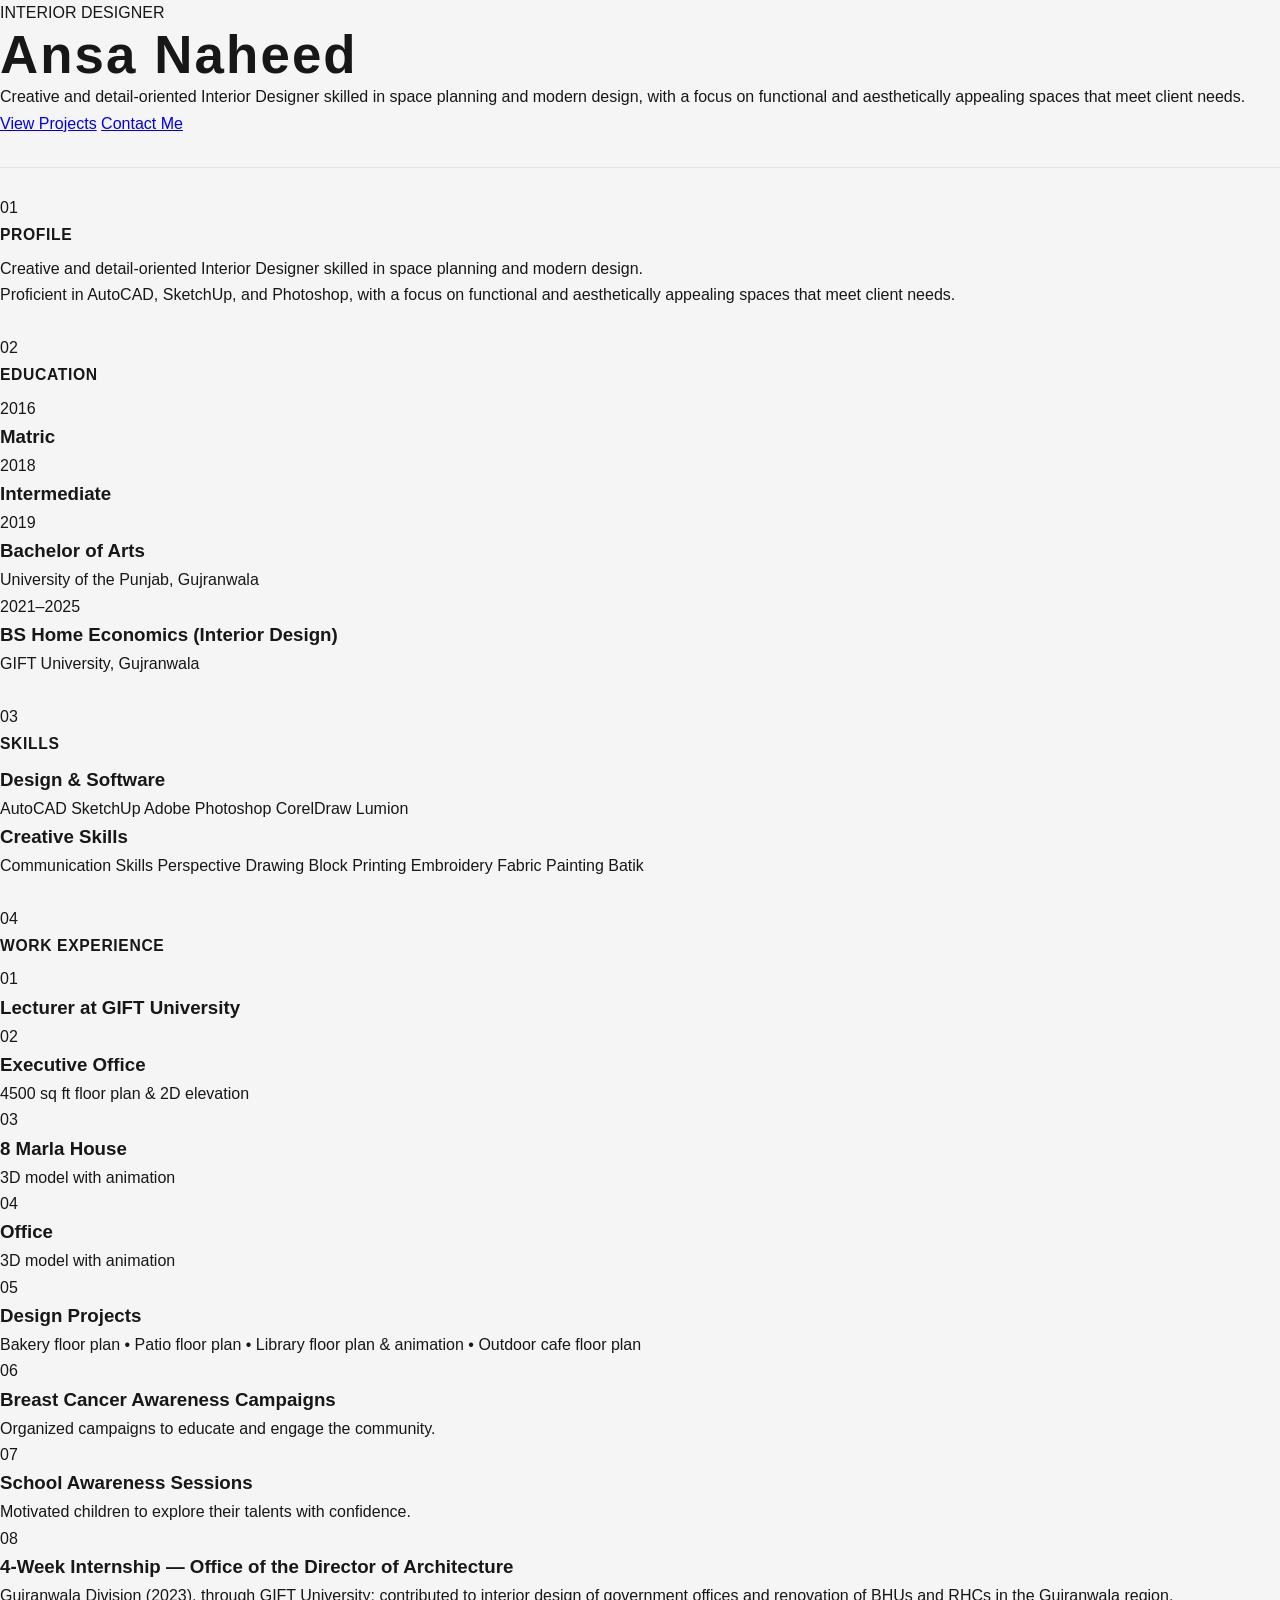
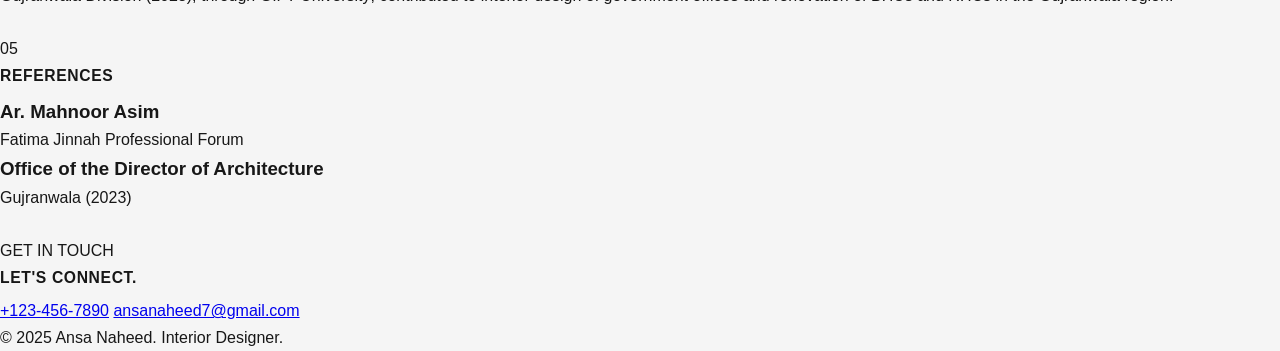
==== index.html @ c26c3ce1 "Add files via upload" ====
<!DOCTYPE html>
<html lang="en">
<head>
  <meta charset="UTF-8">
  <meta name="viewport" content="width=device-width, initial-scale=1.0">
  <meta name="description" content="Ansa Naheed - Interior Designer Portfolio">
  <title>Ansa Naheed | Interior Designer</title>
  <link rel="stylesheet" href="style.css">
</head>
<body>

  <header class="hero">
    <div class="container hero-content">
      <p class="eyebrow">INTERIOR DESIGNER</p>
      <h1>Ansa Naheed</h1>
      <p class="intro">
        Creative and detail-oriented Interior Designer skilled in space planning
        and modern design, with a focus on functional and aesthetically appealing
        spaces that meet client needs.
      </p>
      <div class="hero-buttons">
        <a href="#projects" class="btn primary">View Projects</a>
        <a href="#contact" class="btn secondary">Contact Me</a>
      </div>
    </div>
  </header>

  <main>
    <section class="section" id="profile">
      <div class="container">
        <div class="section-heading">
          <span>01</span>
          <h2>Profile</h2>
        </div>
        <div class="profile-card">
          <p>Creative and detail-oriented Interior Designer skilled in space planning and modern design.</p>
          <p>Proficient in AutoCAD, SketchUp, and Photoshop, with a focus on functional and aesthetically appealing spaces that meet client needs.</p>
        </div>
      </div>
    </section>

    <section class="section light" id="education">
      <div class="container">
        <div class="section-heading">
          <span>02</span>
          <h2>Education</h2>
        </div>
        <div class="timeline">
          <article class="timeline-item">
            <div class="year">2016</div>
            <div>
              <h3>Matric</h3>
            </div>
          </article>
          <article class="timeline-item">
            <div class="year">2018</div>
            <div>
              <h3>Intermediate</h3>
            </div>
          </article>
          <article class="timeline-item">
            <div class="year">2019</div>
            <div>
              <h3>Bachelor of Arts</h3>
              <p>University of the Punjab, Gujranwala</p>
            </div>
          </article>
          <article class="timeline-item">
            <div class="year">2021–2025</div>
            <div>
              <h3>BS Home Economics (Interior Design)</h3>
              <p>GIFT University, Gujranwala</p>
            </div>
          </article>
        </div>
      </div>
    </section>

    <section class="section" id="skills">
      <div class="container">
        <div class="section-heading">
          <span>03</span>
          <h2>Skills</h2>
        </div>
        <div class="skills-grid">
          <div class="skill-group">
            <h3>Design & Software</h3>
            <div class="tags">
              <span>AutoCAD</span>
              <span>SketchUp</span>
              <span>Adobe Photoshop</span>
              <span>CorelDraw</span>
              <span>Lumion</span>
            </div>
          </div>
          <div class="skill-group">
            <h3>Creative Skills</h3>
            <div class="tags">
              <span>Communication Skills</span>
              <span>Perspective Drawing</span>
              <span>Block Printing</span>
              <span>Embroidery</span>
              <span>Fabric Painting</span>
              <span>Batik</span>
            </div>
          </div>
        </div>
      </div>
    </section>

    <section class="section dark" id="experience">
      <div class="container">
        <div class="section-heading light-heading">
          <span>04</span>
          <h2>Work Experience</h2>
        </div>

        <div class="experience-list">
          <article class="experience-card">
            <div class="experience-number">01</div>
            <div>
              <h3>Lecturer at GIFT University</h3>
            </div>
          </article>

          <article class="experience-card">
            <div class="experience-number">02</div>
            <div>
              <h3>Executive Office</h3>
              <p>4500 sq ft floor plan &amp; 2D elevation</p>
            </div>
          </article>

          <article class="experience-card">
            <div class="experience-number">03</div>
            <div>
              <h3>8 Marla House</h3>
              <p>3D model with animation</p>
            </div>
          </article>

          <article class="experience-card">
            <div class="experience-number">04</div>
            <div>
              <h3>Office</h3>
              <p>3D model with animation</p>
            </div>
          </article>

          <article class="experience-card">
            <div class="experience-number">05</div>
            <div>
              <h3>Design Projects</h3>
              <p>Bakery floor plan • Patio floor plan • Library floor plan &amp; animation • Outdoor cafe floor plan</p>
            </div>
          </article>

          <article class="experience-card">
            <div class="experience-number">06</div>
            <div>
              <h3>Breast Cancer Awareness Campaigns</h3>
              <p>Organized campaigns to educate and engage the community.</p>
            </div>
          </article>

          <article class="experience-card">
            <div class="experience-number">07</div>
            <div>
              <h3>School Awareness Sessions</h3>
              <p>Motivated children to explore their talents with confidence.</p>
            </div>
          </article>

          <article class="experience-card">
            <div class="experience-number">08</div>
            <div>
              <h3>4-Week Internship — Office of the Director of Architecture</h3>
              <p>Gujranwala Division (2023), through GIFT University; contributed to interior design of government offices and renovation of BHUs and RHCs in the Gujranwala region.</p>
            </div>
          </article>
        </div>
      </div>
    </section>

    <section class="section" id="references">
      <div class="container">
        <div class="section-heading">
          <span>05</span>
          <h2>References</h2>
        </div>
        <div class="reference-grid">
          <div class="reference-card">
            <h3>Ar. Mahnoor Asim</h3>
            <p>Fatima Jinnah Professional Forum</p>
          </div>
          <div class="reference-card">
            <h3>Office of the Director of Architecture</h3>
            <p>Gujranwala (2023)</p>
          </div>
        </div>
      </div>
    </section>

    <section class="contact-section" id="contact">
      <div class="container contact-content">
        <div>
          <p class="eyebrow">GET IN TOUCH</p>
          <h2>Let's connect.</h2>
        </div>
        <div class="contact-details">
          <a href="tel:+1234567890">+123-456-7890</a>
          <a href="mailto:ansanaheed7@gmail.com">ansanaheed7@gmail.com</a>
        </div>
      </div>
    </section>
  </main>

  <footer>
    <div class="container">
      <p>© 2025 Ansa Naheed. Interior Designer.</p>
    </div>
  </footer>

</body>
</html>
---- style.css ----
/* Ansa Naheed - GitHub CV Website */

:root {
  --text: #171717;
  --muted: #666;
  --border: #e5e5e5;
  --accent: #111;
  --background: #f5f5f5;
  --paper: #ffffff;
}

* {
  box-sizing: border-box;
  margin: 0;
  padding: 0;
}

html {
  scroll-behavior: smooth;
}

body {
  font-family: Arial, Helvetica, sans-serif;
  background: var(--background);
  color: var(--text);
  line-height: 1.65;
}

.cv {
  width: min(100% - 32px, 900px);
  margin: 40px auto;
  padding: 60px 70px;
  background: var(--paper);
  box-shadow: 0 8px 35px rgba(0, 0, 0, 0.08);
}

.hero {
  display: flex;
  justify-content: space-between;
  align-items: flex-start;
  gap: 30px;
  padding-bottom: 30px;
  border-bottom: 1px solid var(--border);
}

h1 {
  font-size: clamp(2rem, 5vw, 3.3rem);
  letter-spacing: 0.04em;
  line-height: 1.1;
  font-weight: 800;
}

.role {
  margin-top: 8px;
  color: var(--muted);
  font-size: 1.05rem;
}

.download {
  display: inline-block;
  padding: 10px 16px;
  border: 1px solid var(--accent);
  color: var(--accent);
  text-decoration: none;
  font-size: 0.9rem;
  white-space: nowrap;
  transition: 0.2s ease;
}

.download:hover {
  background: var(--accent);
  color: white;
}

section {
  padding-top: 27px;
}

h2 {
  margin-bottom: 8px;
  text-transform: uppercase;
  font-size: 0.98rem;
  letter-spacing: 0.04em;
  font-weight: 800;
}

ul {
  padding-left: 18px;
}

li {
  margin: 4px 0;
  font-size: 0.95rem;
}

.contact {
  padding-bottom: 10px;
}

/* Mobile */
@media (max-width: 650px) {
  .cv {
    width: 100%;
    margin: 0;
    padding: 35px 25px;
    box-shadow: none;
  }

  .hero {
    flex-direction: column;
    gap: 18px;
  }

  .download {
    width: 100%;
    text-align: center;
  }

  li {
    font-size: 0.92rem;
  }
}

/* Print-friendly styling */
@media print {
  body {
    background: white;
  }

  .cv {
    width: 100%;
    margin: 0;
    padding: 25px;
    box-shadow: none;
  }

  .download {
    display: none;
  }
}
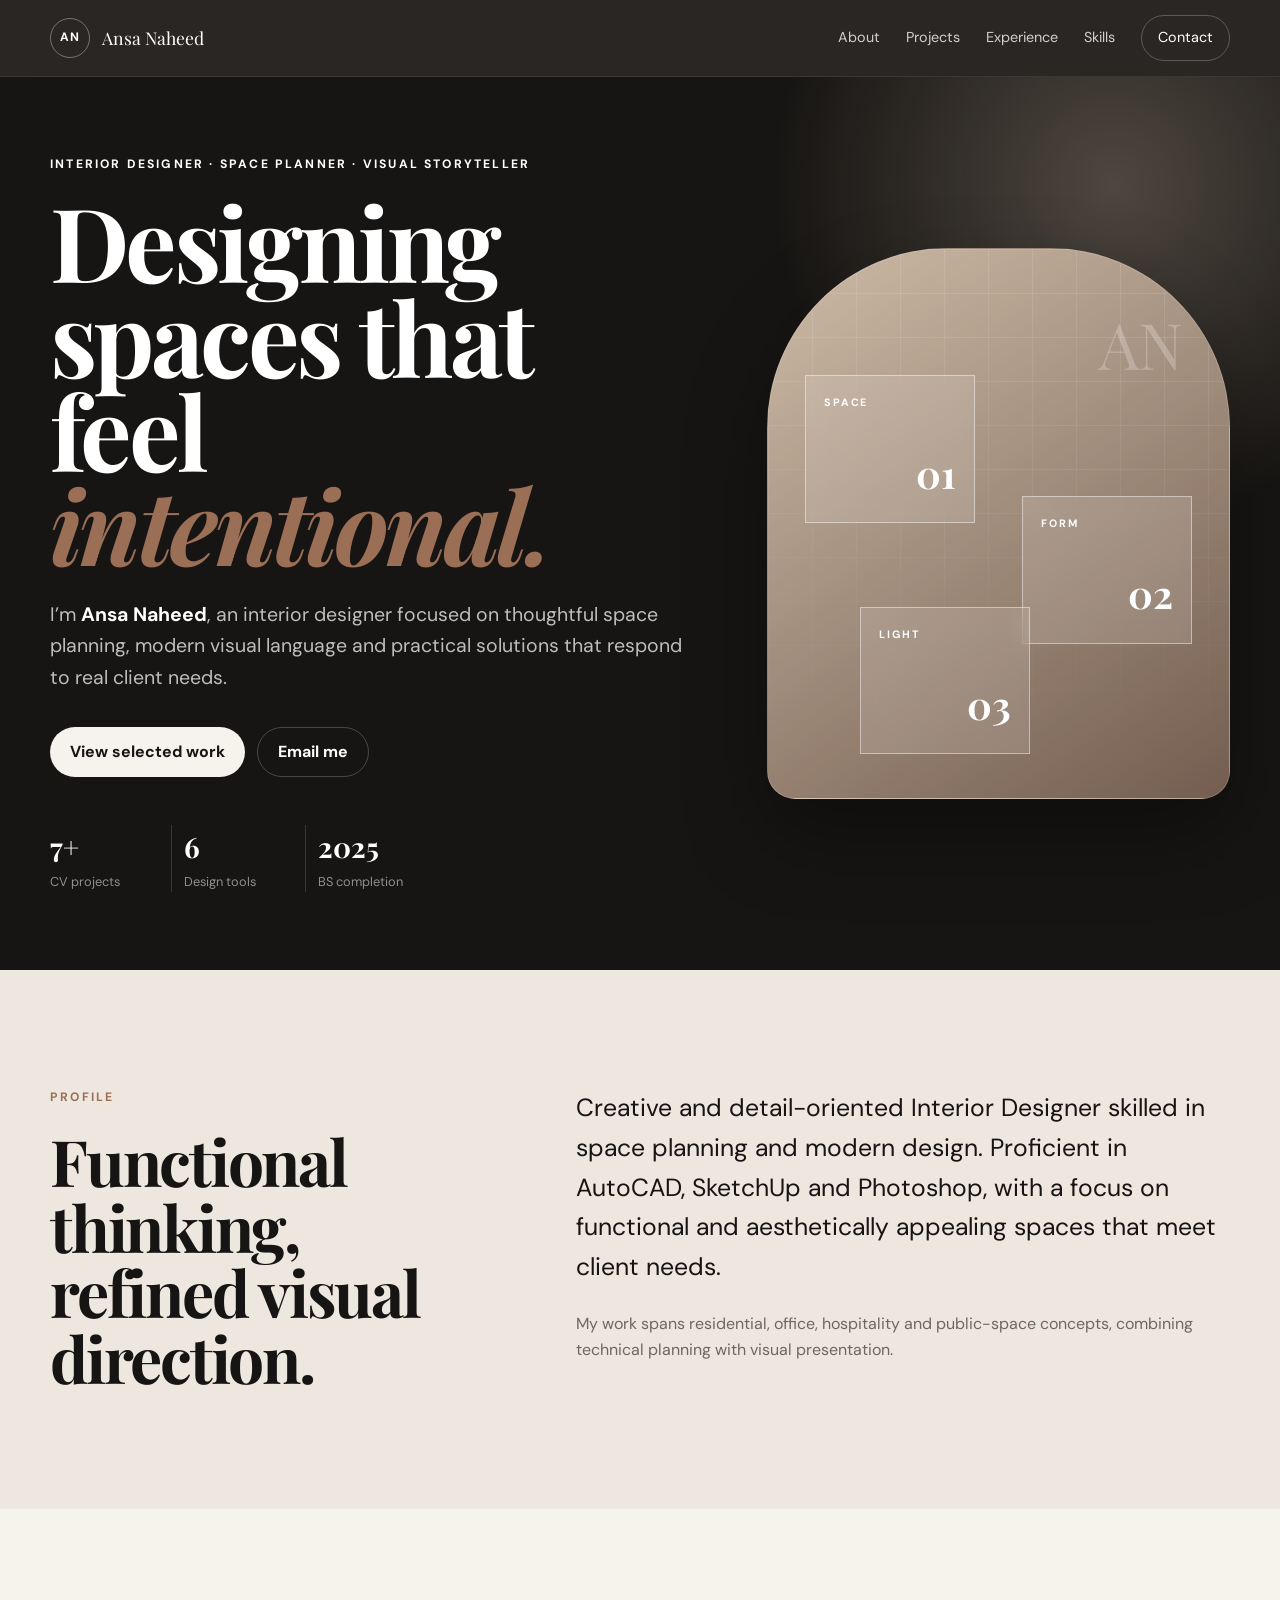
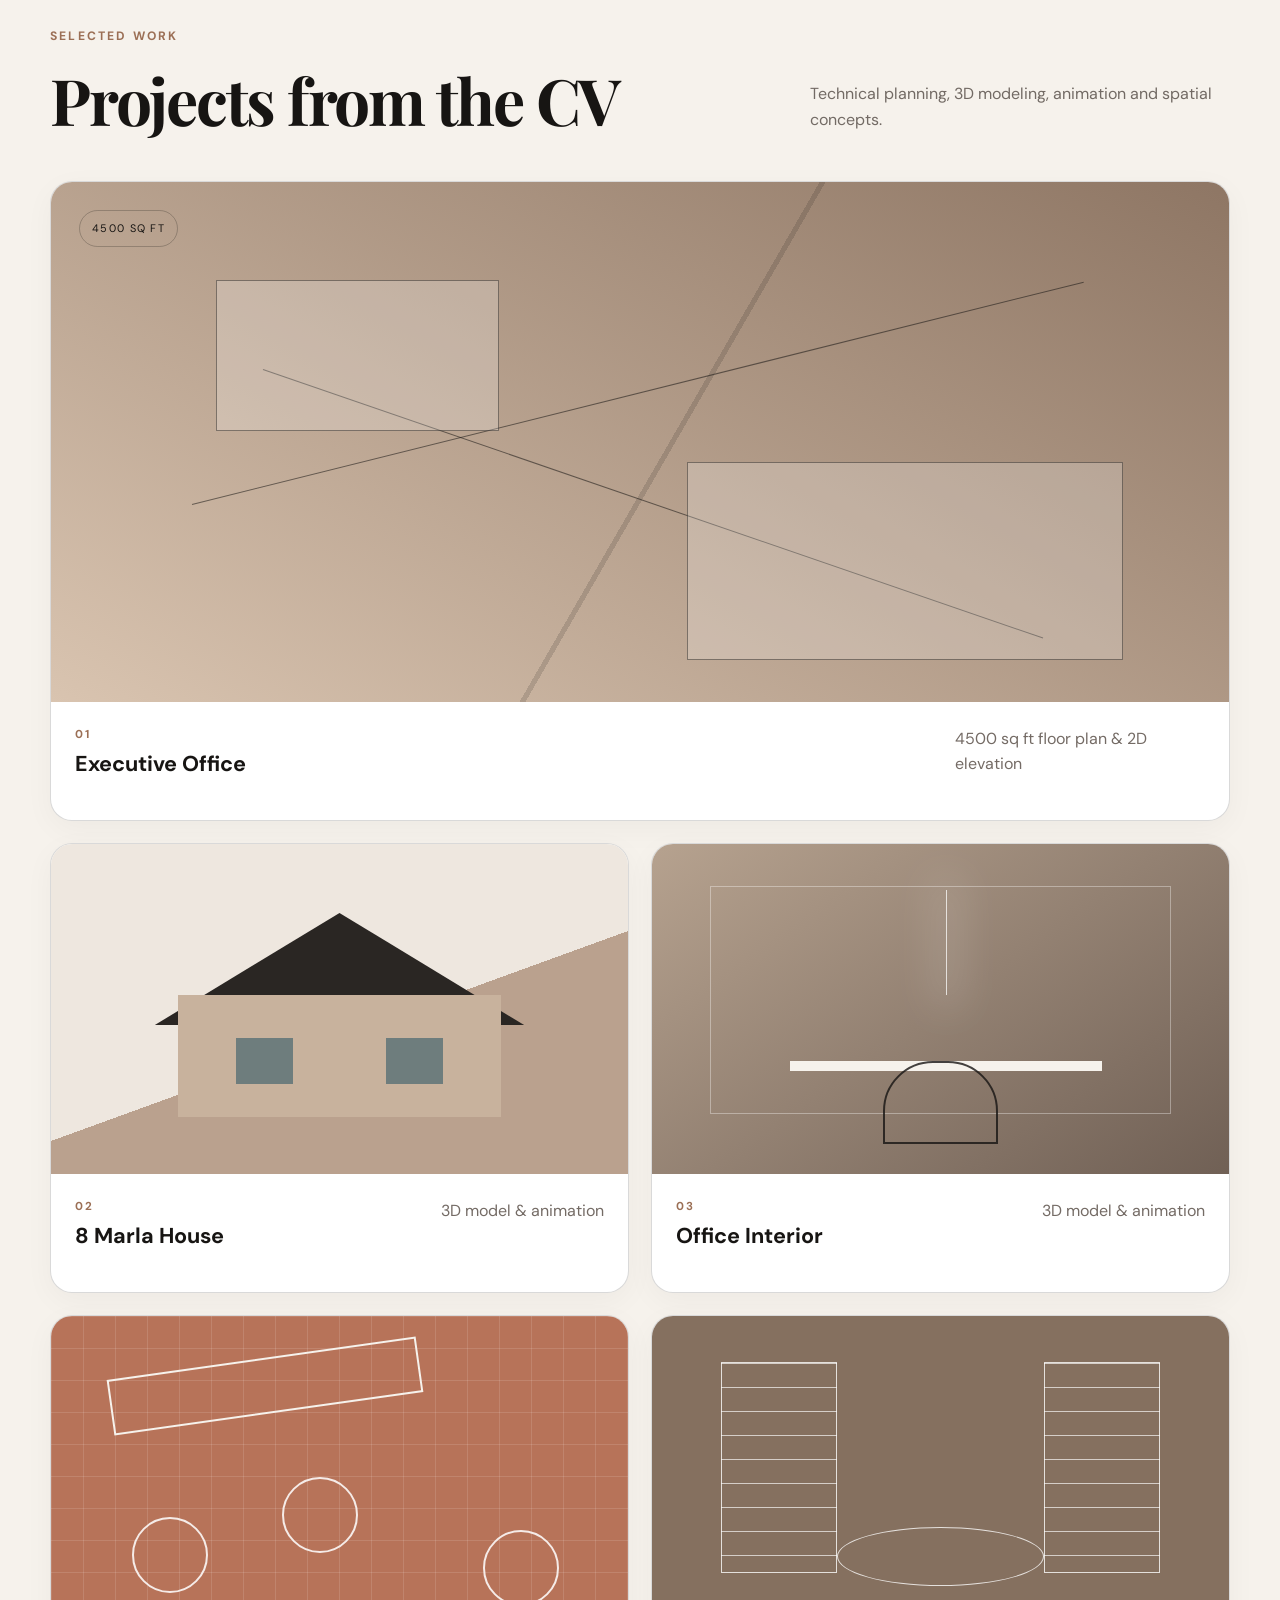
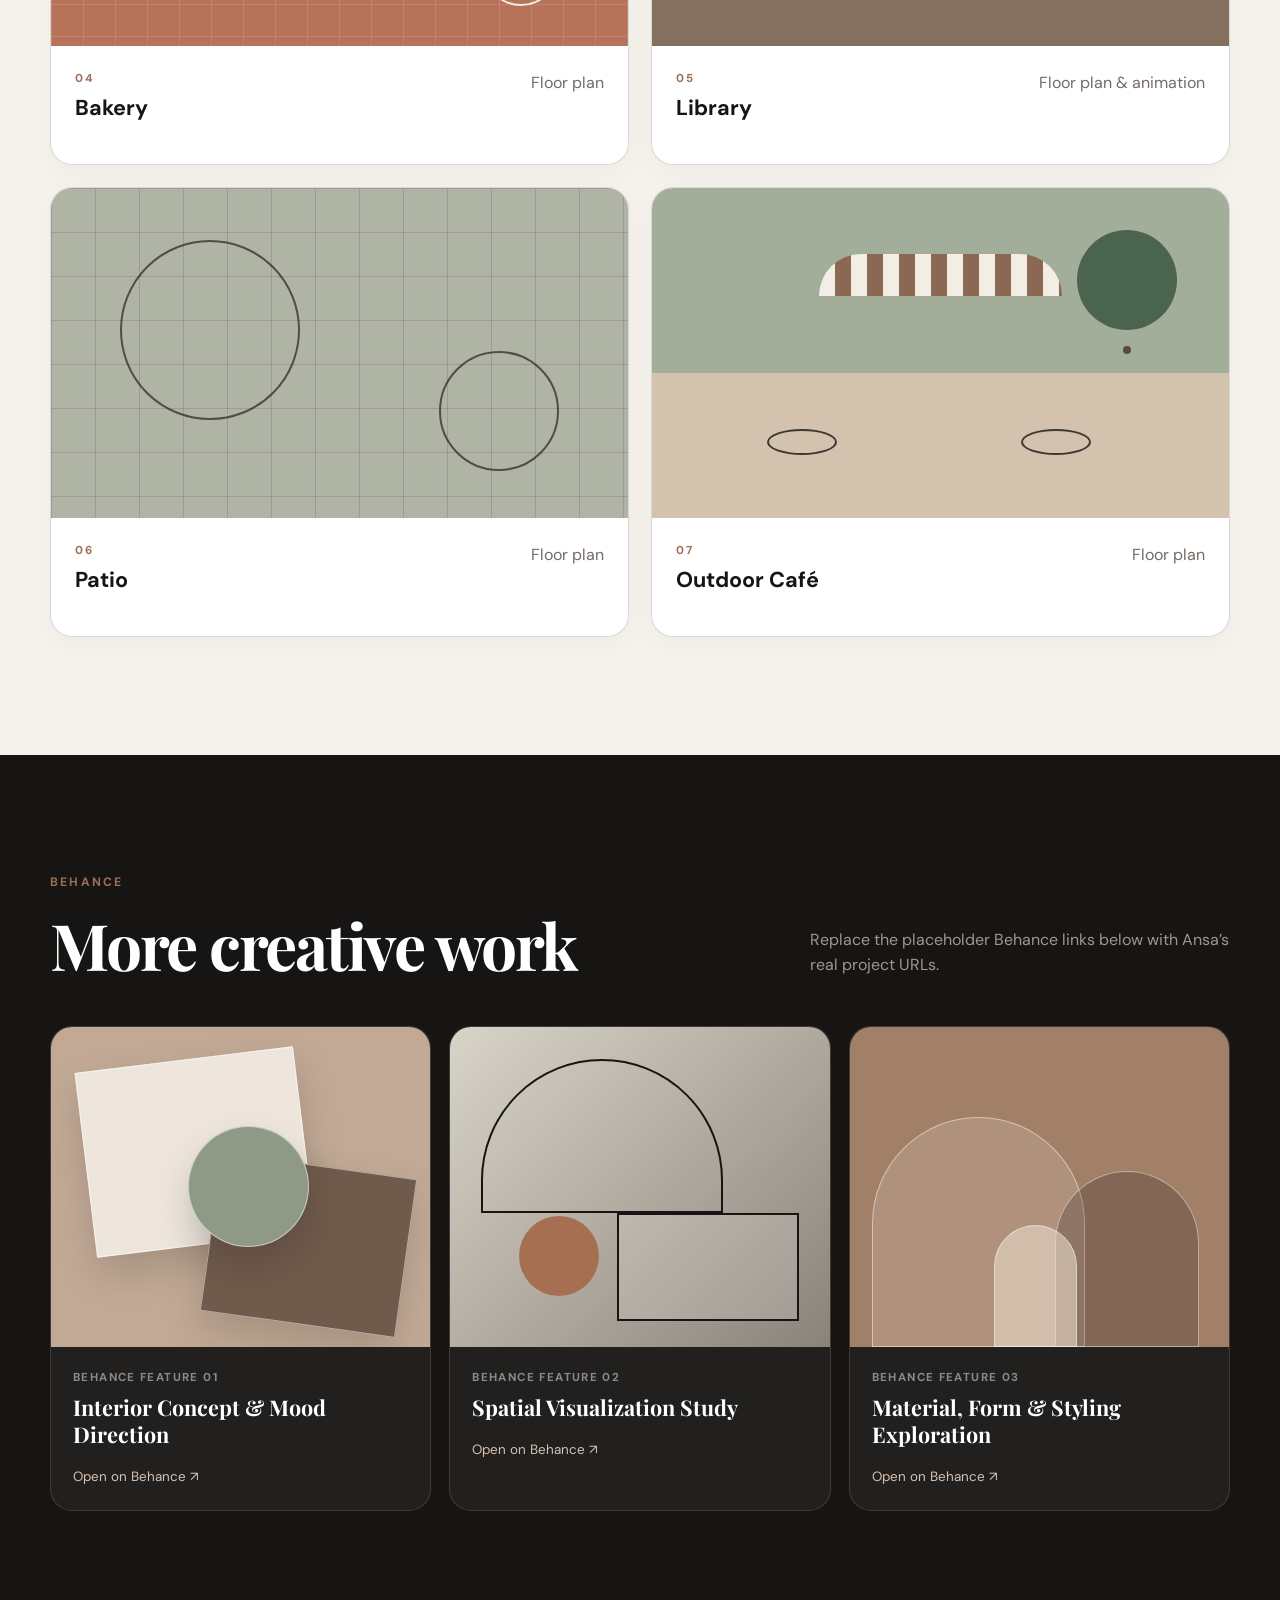
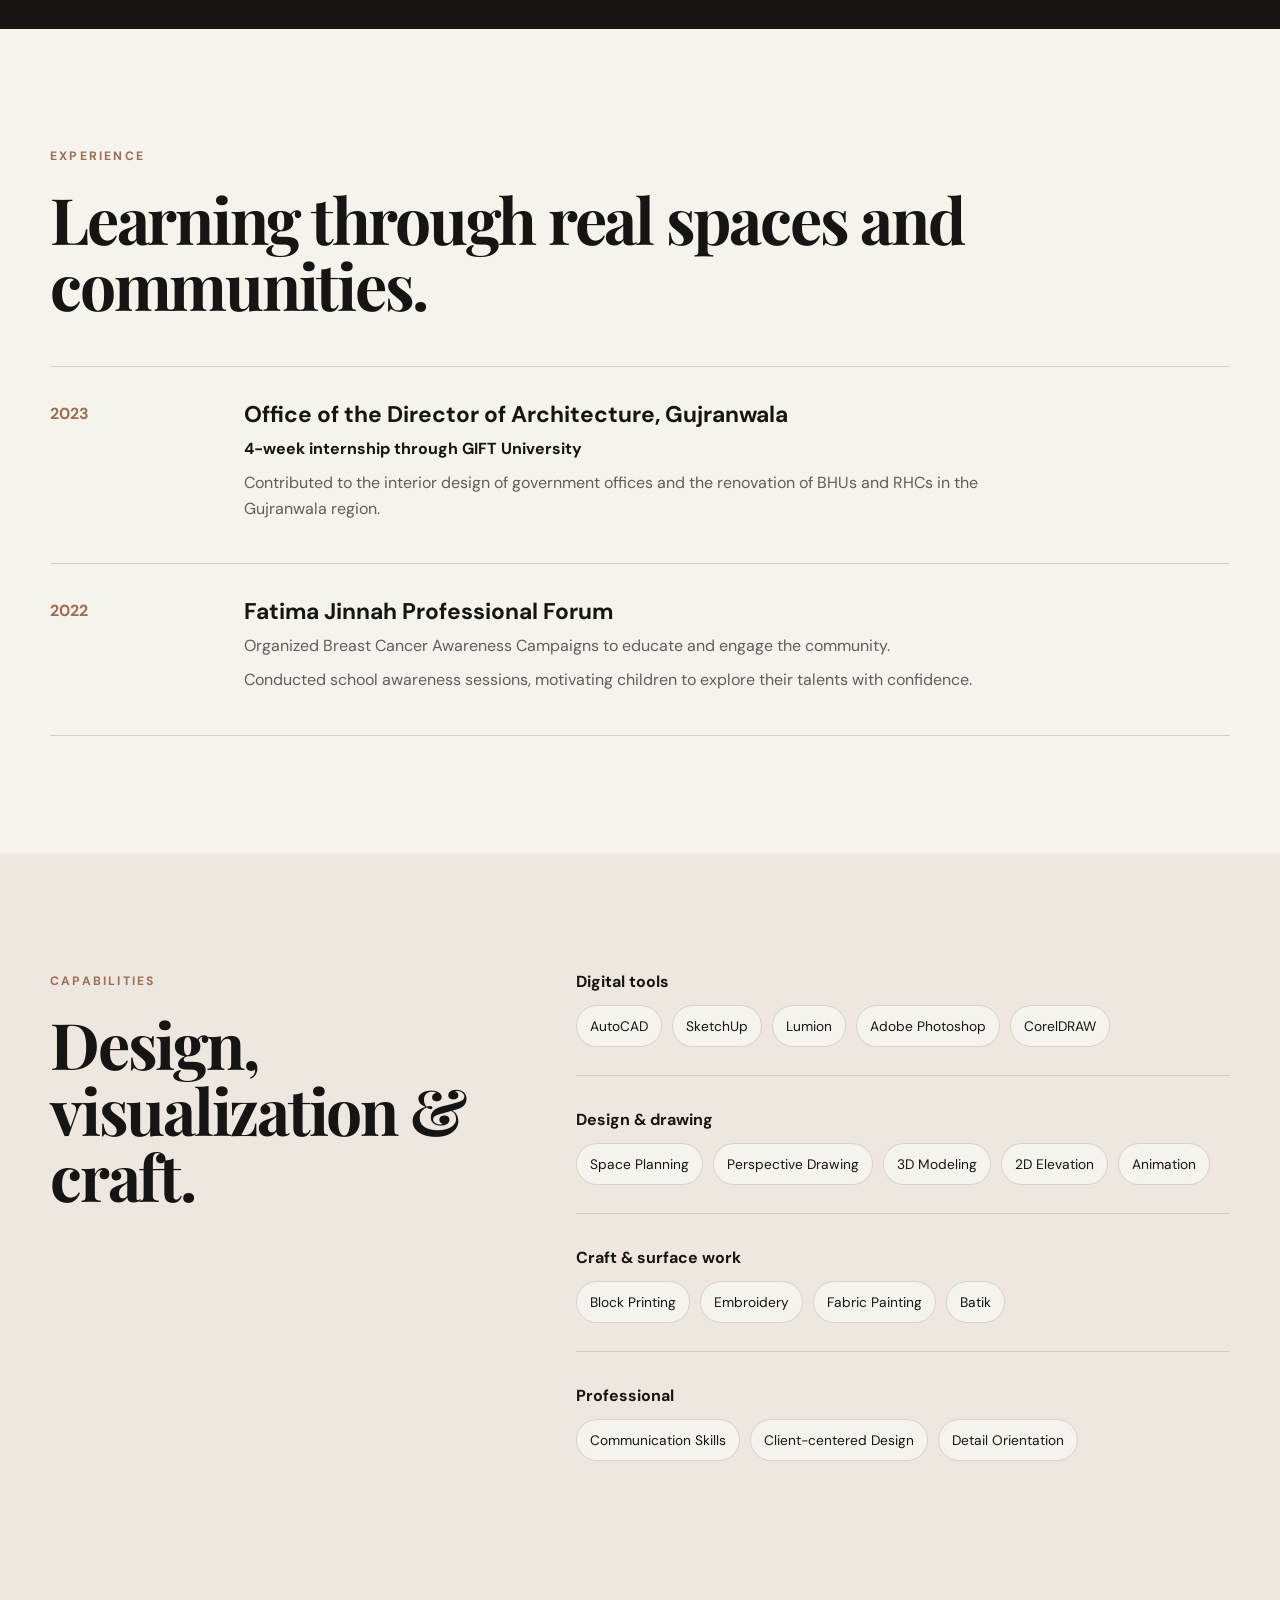
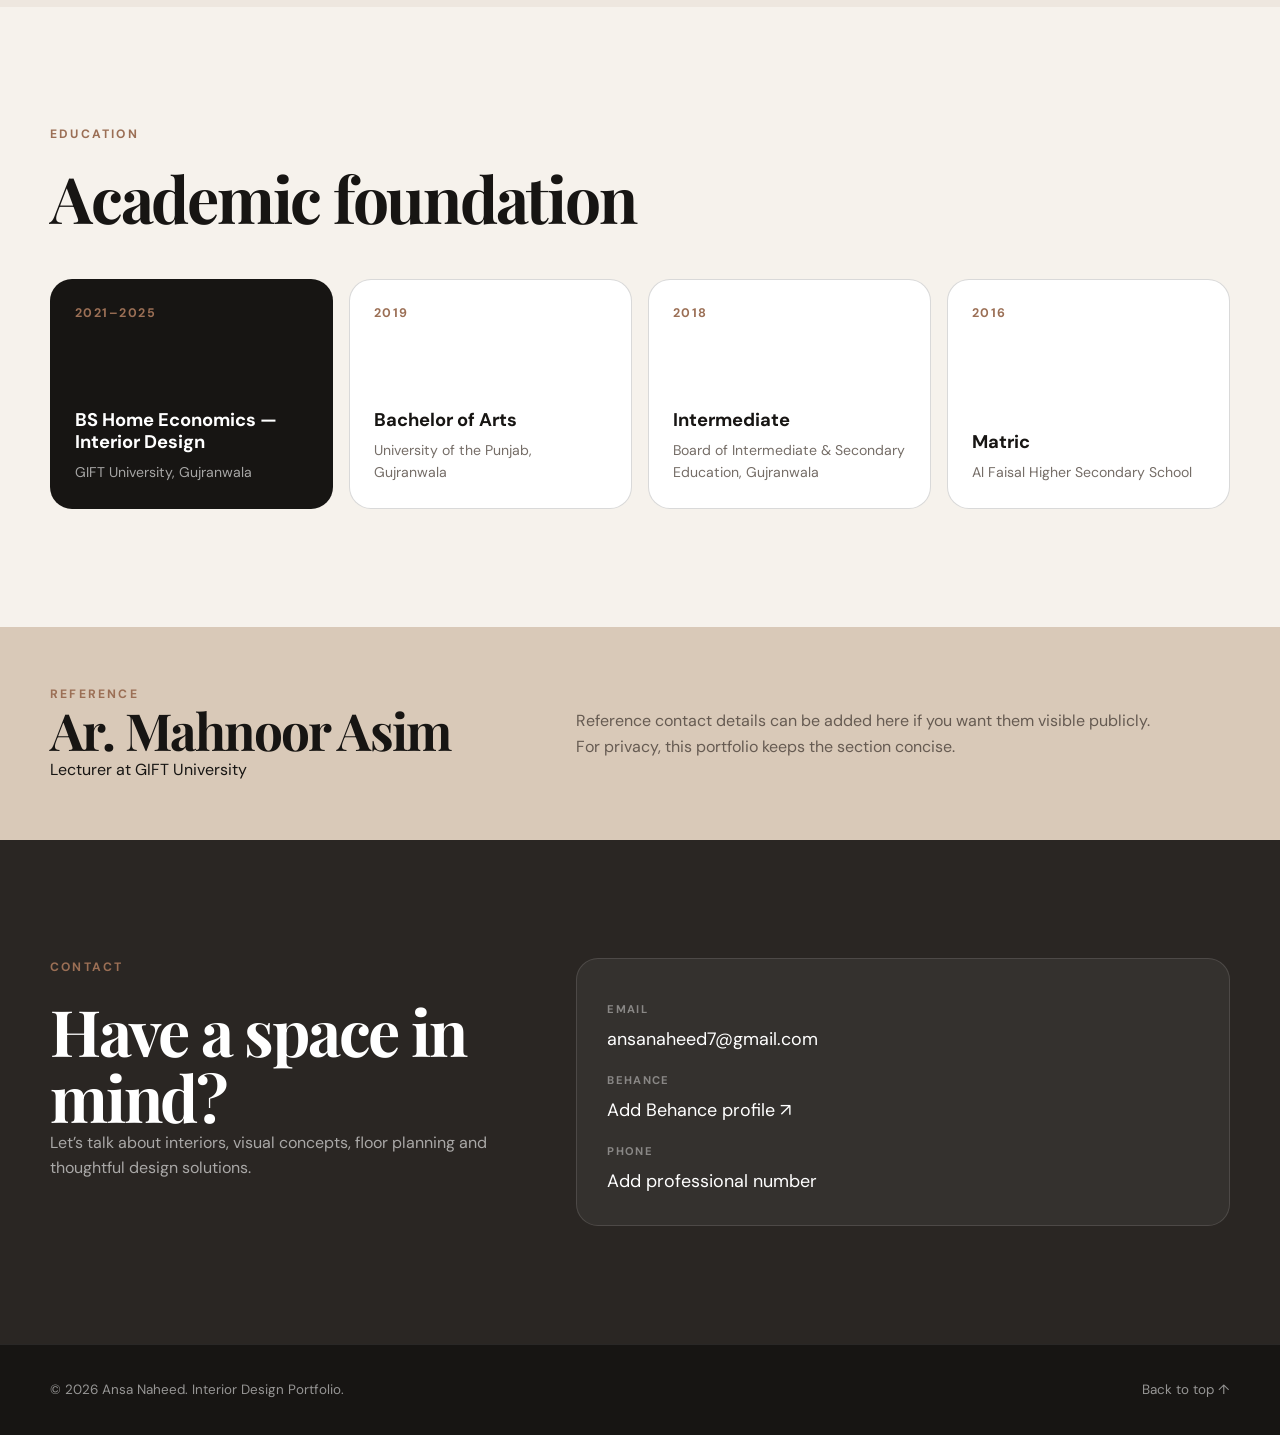
==== commit 8a6ff0ad: "Add files via upload" ====
--- a/index.html
+++ b/index.html
@@ -1,225 +1,488 @@
 <!DOCTYPE html>
 <html lang="en">
 <head>
-  <meta charset="UTF-8">
-  <meta name="viewport" content="width=device-width, initial-scale=1.0">
-  <meta name="description" content="Ansa Naheed - Interior Designer Portfolio">
+  <meta charset="UTF-8" />
+  <meta name="viewport" content="width=device-width, initial-scale=1.0" />
+  <meta name="description" content="Portfolio of Ansa Naheed — Interior Designer focused on functional, modern and visually refined spaces." />
   <title>Ansa Naheed | Interior Designer</title>
-  <link rel="stylesheet" href="style.css">
+
+  <!-- Optional Google Fonts. Remove these 3 lines if you prefer fully offline/system fonts. -->
+  <link rel="preconnect" href="https://fonts.googleapis.com">
+  <link rel="preconnect" href="https://fonts.gstatic.com" crossorigin>
+  <link href="https://fonts.googleapis.com/css2?family=DM+Sans:wght@400;500;600;700&family=Playfair+Display:wght@600;700&display=swap" rel="stylesheet">
+
+  <link rel="stylesheet" href="style.css" />
 </head>
+
 <body>
-
-  <header class="hero">
-    <div class="container hero-content">
-      <p class="eyebrow">INTERIOR DESIGNER</p>
-      <h1>Ansa Naheed</h1>
-      <p class="intro">
-        Creative and detail-oriented Interior Designer skilled in space planning
-        and modern design, with a focus on functional and aesthetically appealing
-        spaces that meet client needs.
-      </p>
-      <div class="hero-buttons">
-        <a href="#projects" class="btn primary">View Projects</a>
-        <a href="#contact" class="btn secondary">Contact Me</a>
-      </div>
+  <header class="site-header">
+    <div class="container nav-wrap">
+      <a class="brand" href="#home" aria-label="Ansa Naheed home">
+        <span class="brand-mark">AN</span>
+        <span class="brand-name">Ansa Naheed</span>
+      </a>
+
+      <nav class="main-nav" aria-label="Primary navigation">
+        <a href="#about">About</a>
+        <a href="#projects">Projects</a>
+        <a href="#experience">Experience</a>
+        <a href="#skills">Skills</a>
+        <a href="#contact" class="nav-cta">Contact</a>
+      </nav>
     </div>
   </header>
 
   <main>
-    <section class="section" id="profile">
+    <!-- HERO -->
+    <section id="home" class="hero">
+      <div class="container hero-grid">
+        <div class="hero-copy">
+          <p class="eyebrow">Interior Designer · Space Planner · Visual Storyteller</p>
+
+          <h1>
+            Designing spaces that feel
+            <span>intentional.</span>
+          </h1>
+
+          <p class="hero-text">
+            I’m <strong>Ansa Naheed</strong>, an interior designer focused on
+            thoughtful space planning, modern visual language and practical
+            solutions that respond to real client needs.
+          </p>
+
+          <div class="hero-actions">
+            <a class="button button-primary" href="#projects">View selected work</a>
+            <a class="button button-secondary" href="mailto:ansanaheed7@gmail.com">Email me</a>
+          </div>
+
+          <div class="quick-facts" aria-label="Portfolio highlights">
+            <div>
+              <strong>7+</strong>
+              <span>CV projects</span>
+            </div>
+            <div>
+              <strong>6</strong>
+              <span>Design tools</span>
+            </div>
+            <div>
+              <strong>2025</strong>
+              <span>BS completion</span>
+            </div>
+          </div>
+        </div>
+
+        <div class="hero-visual" aria-label="Decorative interior design composition">
+          <div class="visual-frame">
+            <div class="visual-grid"></div>
+            <div class="visual-card visual-card-a">
+              <span>SPACE</span>
+              <strong>01</strong>
+            </div>
+            <div class="visual-card visual-card-b">
+              <span>FORM</span>
+              <strong>02</strong>
+            </div>
+            <div class="visual-card visual-card-c">
+              <span>LIGHT</span>
+              <strong>03</strong>
+            </div>
+            <div class="visual-signature">AN</div>
+          </div>
+        </div>
+      </div>
+    </section>
+
+    <!-- ABOUT -->
+    <section id="about" class="section section-light">
+      <div class="container split-grid">
+        <div>
+          <p class="section-kicker">Profile</p>
+          <h2>Functional thinking, refined visual direction.</h2>
+        </div>
+
+        <div class="large-copy">
+          <p>
+            Creative and detail-oriented Interior Designer skilled in space
+            planning and modern design. Proficient in AutoCAD, SketchUp and
+            Photoshop, with a focus on functional and aesthetically appealing
+            spaces that meet client needs.
+          </p>
+          <p class="muted">
+            My work spans residential, office, hospitality and public-space
+            concepts, combining technical planning with visual presentation.
+          </p>
+        </div>
+      </div>
+    </section>
+
+    <!-- PROJECTS -->
+    <section id="projects" class="section">
       <div class="container">
         <div class="section-heading">
-          <span>01</span>
-          <h2>Profile</h2>
-        </div>
-        <div class="profile-card">
-          <p>Creative and detail-oriented Interior Designer skilled in space planning and modern design.</p>
-          <p>Proficient in AutoCAD, SketchUp, and Photoshop, with a focus on functional and aesthetically appealing spaces that meet client needs.</p>
-        </div>
-      </div>
-    </section>
-
-    <section class="section light" id="education">
+          <div>
+            <p class="section-kicker">Selected Work</p>
+            <h2>Projects from the CV</h2>
+          </div>
+          <p class="section-note">
+            Technical planning, 3D modeling, animation and spatial concepts.
+          </p>
+        </div>
+
+        <div class="project-grid">
+          <article class="project-card project-large">
+            <div class="project-art art-office">
+              <span class="art-label">4500 SQ FT</span>
+              <span class="art-line art-line-1"></span>
+              <span class="art-line art-line-2"></span>
+              <span class="art-block art-block-1"></span>
+              <span class="art-block art-block-2"></span>
+            </div>
+            <div class="project-meta">
+              <div>
+                <p class="project-number">01</p>
+                <h3>Executive Office</h3>
+              </div>
+              <p>4500 sq ft floor plan &amp; 2D elevation</p>
+            </div>
+          </article>
+
+          <article class="project-card">
+            <div class="project-art art-house">
+              <span class="house-roof"></span>
+              <span class="house-body"></span>
+              <span class="house-window house-window-a"></span>
+              <span class="house-window house-window-b"></span>
+            </div>
+            <div class="project-meta">
+              <div>
+                <p class="project-number">02</p>
+                <h3>8 Marla House</h3>
+              </div>
+              <p>3D model &amp; animation</p>
+            </div>
+          </article>
+
+          <article class="project-card">
+            <div class="project-art art-studio">
+              <span class="studio-wall"></span>
+              <span class="studio-desk"></span>
+              <span class="studio-light"></span>
+              <span class="studio-chair"></span>
+            </div>
+            <div class="project-meta">
+              <div>
+                <p class="project-number">03</p>
+                <h3>Office Interior</h3>
+              </div>
+              <p>3D model &amp; animation</p>
+            </div>
+          </article>
+
+          <article class="project-card">
+            <div class="project-art art-bakery">
+              <span class="bakery-counter"></span>
+              <span class="bakery-table bakery-table-a"></span>
+              <span class="bakery-table bakery-table-b"></span>
+              <span class="bakery-table bakery-table-c"></span>
+            </div>
+            <div class="project-meta">
+              <div>
+                <p class="project-number">04</p>
+                <h3>Bakery</h3>
+              </div>
+              <p>Floor plan</p>
+            </div>
+          </article>
+
+          <article class="project-card">
+            <div class="project-art art-library">
+              <span class="shelf shelf-a"></span>
+              <span class="shelf shelf-b"></span>
+              <span class="library-table"></span>
+            </div>
+            <div class="project-meta">
+              <div>
+                <p class="project-number">05</p>
+                <h3>Library</h3>
+              </div>
+              <p>Floor plan &amp; animation</p>
+            </div>
+          </article>
+
+          <article class="project-card">
+            <div class="project-art art-patio">
+              <span class="patio-circle patio-circle-a"></span>
+              <span class="patio-circle patio-circle-b"></span>
+              <span class="patio-grid"></span>
+            </div>
+            <div class="project-meta">
+              <div>
+                <p class="project-number">06</p>
+                <h3>Patio</h3>
+              </div>
+              <p>Floor plan</p>
+            </div>
+          </article>
+
+          <article class="project-card">
+            <div class="project-art art-cafe">
+              <span class="cafe-canopy"></span>
+              <span class="cafe-seat cafe-seat-a"></span>
+              <span class="cafe-seat cafe-seat-b"></span>
+              <span class="cafe-tree"></span>
+            </div>
+            <div class="project-meta">
+              <div>
+                <p class="project-number">07</p>
+                <h3>Outdoor Café</h3>
+              </div>
+              <p>Floor plan</p>
+            </div>
+          </article>
+        </div>
+      </div>
+    </section>
+
+    <!-- BEHANCE / EXTRA PROJECTS -->
+    <section class="section section-dark">
       <div class="container">
         <div class="section-heading">
-          <span>02</span>
-          <h2>Education</h2>
-        </div>
+          <div>
+            <p class="section-kicker">Behance</p>
+            <h2>More creative work</h2>
+          </div>
+          <p class="section-note light-note">
+            Replace the placeholder Behance links below with Ansa’s real project URLs.
+          </p>
+        </div>
+
+        <div class="behance-grid">
+          <!-- Replace href="#" with the actual Behance project URL. -->
+          <a class="behance-card" href="#" target="_blank" rel="noopener">
+            <div class="behance-art behance-art-1">
+              <span class="material material-1"></span>
+              <span class="material material-2"></span>
+              <span class="material material-3"></span>
+            </div>
+            <div class="behance-copy">
+              <span>Behance Feature 01</span>
+              <strong>Interior Concept &amp; Mood Direction</strong>
+              <em>Open on Behance ↗</em>
+            </div>
+          </a>
+
+          <a class="behance-card" href="#" target="_blank" rel="noopener">
+            <div class="behance-art behance-art-2">
+              <span class="shape shape-a"></span>
+              <span class="shape shape-b"></span>
+              <span class="shape shape-c"></span>
+            </div>
+            <div class="behance-copy">
+              <span>Behance Feature 02</span>
+              <strong>Spatial Visualization Study</strong>
+              <em>Open on Behance ↗</em>
+            </div>
+          </a>
+
+          <a class="behance-card" href="#" target="_blank" rel="noopener">
+            <div class="behance-art behance-art-3">
+              <span class="arch arch-a"></span>
+              <span class="arch arch-b"></span>
+              <span class="arch arch-c"></span>
+            </div>
+            <div class="behance-copy">
+              <span>Behance Feature 03</span>
+              <strong>Material, Form &amp; Styling Exploration</strong>
+              <em>Open on Behance ↗</em>
+            </div>
+          </a>
+        </div>
+      </div>
+    </section>
+
+    <!-- EXPERIENCE -->
+    <section id="experience" class="section">
+      <div class="container">
+        <div class="section-heading">
+          <div>
+            <p class="section-kicker">Experience</p>
+            <h2>Learning through real spaces and communities.</h2>
+          </div>
+        </div>
+
         <div class="timeline">
           <article class="timeline-item">
-            <div class="year">2016</div>
-            <div>
-              <h3>Matric</h3>
-            </div>
-          </article>
+            <div class="timeline-year">2023</div>
+            <div class="timeline-content">
+              <h3>Office of the Director of Architecture, Gujranwala</h3>
+              <p class="timeline-role">4-week internship through GIFT University</p>
+              <p>
+                Contributed to the interior design of government offices and the
+                renovation of BHUs and RHCs in the Gujranwala region.
+              </p>
+            </div>
+          </article>
+
           <article class="timeline-item">
-            <div class="year">2018</div>
-            <div>
-              <h3>Intermediate</h3>
-            </div>
-          </article>
-          <article class="timeline-item">
-            <div class="year">2019</div>
-            <div>
-              <h3>Bachelor of Arts</h3>
-              <p>University of the Punjab, Gujranwala</p>
-            </div>
-          </article>
-          <article class="timeline-item">
-            <div class="year">2021–2025</div>
-            <div>
-              <h3>BS Home Economics (Interior Design)</h3>
-              <p>GIFT University, Gujranwala</p>
-            </div>
-          </article>
-        </div>
-      </div>
-    </section>
-
-    <section class="section" id="skills">
-      <div class="container">
-        <div class="section-heading">
-          <span>03</span>
-          <h2>Skills</h2>
-        </div>
-        <div class="skills-grid">
+            <div class="timeline-year">2022</div>
+            <div class="timeline-content">
+              <h3>Fatima Jinnah Professional Forum</h3>
+              <p>
+                Organized Breast Cancer Awareness Campaigns to educate and engage
+                the community.
+              </p>
+              <p>
+                Conducted school awareness sessions, motivating children to explore
+                their talents with confidence.
+              </p>
+            </div>
+          </article>
+        </div>
+      </div>
+    </section>
+
+    <!-- SKILLS -->
+    <section id="skills" class="section section-light">
+      <div class="container skills-layout">
+        <div>
+          <p class="section-kicker">Capabilities</p>
+          <h2>Design, visualization &amp; craft.</h2>
+        </div>
+
+        <div class="skills-groups">
           <div class="skill-group">
-            <h3>Design & Software</h3>
-            <div class="tags">
+            <h3>Digital tools</h3>
+            <div class="chips">
               <span>AutoCAD</span>
               <span>SketchUp</span>
+              <span>Lumion</span>
               <span>Adobe Photoshop</span>
-              <span>CorelDraw</span>
-              <span>Lumion</span>
-            </div>
-          </div>
+              <span>CorelDRAW</span>
+            </div>
+          </div>
+
           <div class="skill-group">
-            <h3>Creative Skills</h3>
-            <div class="tags">
-              <span>Communication Skills</span>
+            <h3>Design &amp; drawing</h3>
+            <div class="chips">
+              <span>Space Planning</span>
               <span>Perspective Drawing</span>
+              <span>3D Modeling</span>
+              <span>2D Elevation</span>
+              <span>Animation</span>
+            </div>
+          </div>
+
+          <div class="skill-group">
+            <h3>Craft &amp; surface work</h3>
+            <div class="chips">
               <span>Block Printing</span>
               <span>Embroidery</span>
               <span>Fabric Painting</span>
               <span>Batik</span>
             </div>
           </div>
-        </div>
-      </div>
-    </section>
-
-    <section class="section dark" id="experience">
-      <div class="container">
-        <div class="section-heading light-heading">
-          <span>04</span>
-          <h2>Work Experience</h2>
-        </div>
-
-        <div class="experience-list">
-          <article class="experience-card">
-            <div class="experience-number">01</div>
-            <div>
-              <h3>Lecturer at GIFT University</h3>
-            </div>
-          </article>
-
-          <article class="experience-card">
-            <div class="experience-number">02</div>
-            <div>
-              <h3>Executive Office</h3>
-              <p>4500 sq ft floor plan &amp; 2D elevation</p>
-            </div>
-          </article>
-
-          <article class="experience-card">
-            <div class="experience-number">03</div>
-            <div>
-              <h3>8 Marla House</h3>
-              <p>3D model with animation</p>
-            </div>
-          </article>
-
-          <article class="experience-card">
-            <div class="experience-number">04</div>
-            <div>
-              <h3>Office</h3>
-              <p>3D model with animation</p>
-            </div>
-          </article>
-
-          <article class="experience-card">
-            <div class="experience-number">05</div>
-            <div>
-              <h3>Design Projects</h3>
-              <p>Bakery floor plan • Patio floor plan • Library floor plan &amp; animation • Outdoor cafe floor plan</p>
-            </div>
-          </article>
-
-          <article class="experience-card">
-            <div class="experience-number">06</div>
-            <div>
-              <h3>Breast Cancer Awareness Campaigns</h3>
-              <p>Organized campaigns to educate and engage the community.</p>
-            </div>
-          </article>
-
-          <article class="experience-card">
-            <div class="experience-number">07</div>
-            <div>
-              <h3>School Awareness Sessions</h3>
-              <p>Motivated children to explore their talents with confidence.</p>
-            </div>
-          </article>
-
-          <article class="experience-card">
-            <div class="experience-number">08</div>
-            <div>
-              <h3>4-Week Internship — Office of the Director of Architecture</h3>
-              <p>Gujranwala Division (2023), through GIFT University; contributed to interior design of government offices and renovation of BHUs and RHCs in the Gujranwala region.</p>
-            </div>
-          </article>
-        </div>
-      </div>
-    </section>
-
-    <section class="section" id="references">
+
+          <div class="skill-group">
+            <h3>Professional</h3>
+            <div class="chips">
+              <span>Communication Skills</span>
+              <span>Client-centered Design</span>
+              <span>Detail Orientation</span>
+            </div>
+          </div>
+        </div>
+      </div>
+    </section>
+
+    <!-- EDUCATION -->
+    <section class="section">
       <div class="container">
         <div class="section-heading">
-          <span>05</span>
-          <h2>References</h2>
-        </div>
-        <div class="reference-grid">
-          <div class="reference-card">
-            <h3>Ar. Mahnoor Asim</h3>
-            <p>Fatima Jinnah Professional Forum</p>
-          </div>
-          <div class="reference-card">
-            <h3>Office of the Director of Architecture</h3>
-            <p>Gujranwala (2023)</p>
-          </div>
-        </div>
-      </div>
-    </section>
-
-    <section class="contact-section" id="contact">
-      <div class="container contact-content">
+          <div>
+            <p class="section-kicker">Education</p>
+            <h2>Academic foundation</h2>
+          </div>
+        </div>
+
+        <div class="education-grid">
+          <article class="education-card featured">
+            <span>2021–2025</span>
+            <h3>BS Home Economics — Interior Design</h3>
+            <p>GIFT University, Gujranwala</p>
+          </article>
+
+          <article class="education-card">
+            <span>2019</span>
+            <h3>Bachelor of Arts</h3>
+            <p>University of the Punjab, Gujranwala</p>
+          </article>
+
+          <article class="education-card">
+            <span>2018</span>
+            <h3>Intermediate</h3>
+            <p>Board of Intermediate &amp; Secondary Education, Gujranwala</p>
+          </article>
+
+          <article class="education-card">
+            <span>2016</span>
+            <h3>Matric</h3>
+            <p>Al Faisal Higher Secondary School</p>
+          </article>
+        </div>
+      </div>
+    </section>
+
+    <!-- REFERENCE -->
+    <section class="reference-strip">
+      <div class="container reference-grid">
         <div>
-          <p class="eyebrow">GET IN TOUCH</p>
-          <h2>Let's connect.</h2>
-        </div>
-        <div class="contact-details">
-          <a href="tel:+1234567890">+123-456-7890</a>
+          <p class="section-kicker">Reference</p>
+          <h2>Ar. Mahnoor Asim</h2>
+          <p>Lecturer at GIFT University</p>
+        </div>
+
+        <div class="reference-note">
+          <p>
+            Reference contact details can be added here if you want them visible
+            publicly. For privacy, this portfolio keeps the section concise.
+          </p>
+        </div>
+      </div>
+    </section>
+
+    <!-- CONTACT -->
+    <section id="contact" class="section contact-section">
+      <div class="container contact-grid">
+        <div>
+          <p class="section-kicker">Contact</p>
+          <h2>Have a space in mind?</h2>
+          <p>
+            Let’s talk about interiors, visual concepts, floor planning and
+            thoughtful design solutions.
+          </p>
+        </div>
+
+        <div class="contact-card">
+          <span>Email</span>
           <a href="mailto:ansanaheed7@gmail.com">ansanaheed7@gmail.com</a>
+
+          <!-- Replace # with the real Behance profile link -->
+          <span>Behance</span>
+          <a href="#" target="_blank" rel="noopener">Add Behance profile ↗</a>
+
+          <!-- The CV contains a placeholder phone number. Add the real number here if desired. -->
+          <span>Phone</span>
+          <p>Add professional number</p>
         </div>
       </div>
     </section>
   </main>
 
-  <footer>
-    <div class="container">
-      <p>© 2025 Ansa Naheed. Interior Designer.</p>
+  <footer class="site-footer">
+    <div class="container footer-wrap">
+      <p>© 2026 Ansa Naheed. Interior Design Portfolio.</p>
+      <a href="#home">Back to top ↑</a>
     </div>
   </footer>
-
 </body>
 </html>
--- a/style.css
+++ b/style.css
@@ -1,18 +1,22 @@
-/* Ansa Naheed - GitHub CV Website */
-
 :root {
-  --text: #171717;
-  --muted: #666;
-  --border: #e5e5e5;
-  --accent: #111;
-  --background: #f5f5f5;
-  --paper: #ffffff;
-}
-
+  --ink: #171513;
+  --ink-soft: #2a2623;
+  --paper: #f6f2ec;
+  --paper-2: #eee7df;
+  --white: #ffffff;
+  --sand: #cdbba7;
+  --clay: #9b6f55;
+  --line: rgba(23, 21, 19, 0.16);
+  --radius-lg: 30px;
+  --radius-md: 22px;
+  --radius-sm: 14px;
+  --shadow: 0 20px 60px rgba(30, 24, 20, 0.10);
+  --max-width: 1180px;
+}
+
+/* ---------- Reset ---------- */
 * {
   box-sizing: border-box;
-  margin: 0;
-  padding: 0;
 }
 
 html {
@@ -20,121 +24,1201 @@
 }
 
 body {
-  font-family: Arial, Helvetica, sans-serif;
-  background: var(--background);
-  color: var(--text);
-  line-height: 1.65;
-}
-
-.cv {
-  width: min(100% - 32px, 900px);
-  margin: 40px auto;
-  padding: 60px 70px;
+  margin: 0;
+  color: var(--ink);
   background: var(--paper);
-  box-shadow: 0 8px 35px rgba(0, 0, 0, 0.08);
-}
-
+  font-family: "DM Sans", Arial, sans-serif;
+  line-height: 1.6;
+}
+
+img,
+svg {
+  max-width: 100%;
+}
+
+a {
+  color: inherit;
+  text-decoration: none;
+}
+
+button,
+input,
+textarea,
+select {
+  font: inherit;
+}
+
+::selection {
+  background: var(--ink);
+  color: var(--paper);
+}
+
+.container {
+  width: min(calc(100% - 40px), var(--max-width));
+  margin: 0 auto;
+}
+
+/* ---------- Typography ---------- */
+h1,
+h2,
+h3,
+p {
+  margin-top: 0;
+}
+
+h1,
+h2 {
+  font-family: "Playfair Display", Georgia, serif;
+  letter-spacing: -0.035em;
+}
+
+h1 {
+  max-width: 860px;
+  margin-bottom: 28px;
+  font-size: clamp(3.2rem, 8vw, 7.4rem);
+  line-height: 0.92;
+}
+
+h1 span {
+  display: block;
+  color: var(--clay);
+  font-style: italic;
+}
+
+h2 {
+  margin-bottom: 0;
+  font-size: clamp(2.2rem, 5vw, 4.3rem);
+  line-height: 1.03;
+}
+
+h3 {
+  line-height: 1.2;
+}
+
+.eyebrow,
+.section-kicker {
+  margin-bottom: 20px;
+  font-size: 0.76rem;
+  font-weight: 700;
+  letter-spacing: 0.18em;
+  text-transform: uppercase;
+}
+
+.section-kicker {
+  color: var(--clay);
+}
+
+.muted {
+  color: #6f665f;
+}
+
+/* ---------- Header / Nav ---------- */
+.site-header {
+  position: sticky;
+  top: 0;
+  z-index: 50;
+  border-bottom: 1px solid rgba(255,255,255,0.08);
+  background: rgba(23, 21, 19, 0.92);
+  color: var(--white);
+  backdrop-filter: blur(18px);
+}
+
+.nav-wrap {
+  min-height: 76px;
+  display: flex;
+  align-items: center;
+  justify-content: space-between;
+  gap: 28px;
+}
+
+.brand {
+  display: inline-flex;
+  align-items: center;
+  gap: 12px;
+}
+
+.brand-mark {
+  width: 40px;
+  aspect-ratio: 1;
+  display: grid;
+  place-items: center;
+  border: 1px solid rgba(255,255,255,0.35);
+  border-radius: 50%;
+  font-size: 0.76rem;
+  font-weight: 700;
+  letter-spacing: 0.08em;
+}
+
+.brand-name {
+  font-family: "Playfair Display", Georgia, serif;
+  font-size: 1.1rem;
+}
+
+.main-nav {
+  display: flex;
+  align-items: center;
+  gap: 26px;
+  font-size: 0.9rem;
+}
+
+.main-nav a {
+  opacity: 0.78;
+  transition: 0.25s ease;
+}
+
+.main-nav a:hover {
+  opacity: 1;
+}
+
+.main-nav .nav-cta {
+  padding: 10px 16px;
+  border: 1px solid rgba(255,255,255,0.24);
+  border-radius: 999px;
+  opacity: 1;
+}
+
+/* ---------- Hero ---------- */
 .hero {
+  overflow: hidden;
+  background:
+    radial-gradient(circle at 87% 12%, rgba(205,187,167,0.30), transparent 25%),
+    var(--ink);
+  color: var(--white);
+}
+
+.hero-grid {
+  min-height: calc(100vh - 76px);
+  display: grid;
+  grid-template-columns: 1.17fr 0.83fr;
+  align-items: center;
+  gap: 64px;
+  padding-block: 78px;
+}
+
+.hero-copy {
+  position: relative;
+  z-index: 2;
+}
+
+.hero-text {
+  max-width: 680px;
+  margin-bottom: 34px;
+  color: rgba(255,255,255,0.72);
+  font-size: clamp(1rem, 1.6vw, 1.22rem);
+}
+
+.hero-text strong {
+  color: var(--white);
+}
+
+.hero-actions {
+  display: flex;
+  flex-wrap: wrap;
+  gap: 12px;
+  margin-bottom: 48px;
+}
+
+.button {
+  display: inline-flex;
+  align-items: center;
+  justify-content: center;
+  min-height: 50px;
+  padding: 0 20px;
+  border-radius: 999px;
+  font-weight: 700;
+  transition: transform 0.2s ease, background 0.2s ease;
+}
+
+.button:hover {
+  transform: translateY(-2px);
+}
+
+.button-primary {
+  background: var(--paper);
+  color: var(--ink);
+}
+
+.button-secondary {
+  border: 1px solid rgba(255,255,255,0.22);
+  color: var(--white);
+}
+
+.quick-facts {
+  display: flex;
+  gap: 12px;
+}
+
+.quick-facts div {
+  min-width: 122px;
+  padding-right: 18px;
+  border-right: 1px solid rgba(255,255,255,0.14);
+}
+
+.quick-facts div:last-child {
+  border-right: 0;
+}
+
+.quick-facts strong,
+.quick-facts span {
+  display: block;
+}
+
+.quick-facts strong {
+  margin-bottom: 2px;
+  font-family: "Playfair Display", Georgia, serif;
+  font-size: 1.75rem;
+}
+
+.quick-facts span {
+  color: rgba(255,255,255,0.52);
+  font-size: 0.8rem;
+}
+
+.hero-visual {
+  display: flex;
+  justify-content: flex-end;
+}
+
+.visual-frame {
+  position: relative;
+  width: min(100%, 470px);
+  aspect-ratio: 0.84;
+  overflow: hidden;
+  border: 1px solid rgba(255,255,255,0.16);
+  border-radius: 180px 180px 28px 28px;
+  background:
+    linear-gradient(145deg, rgba(205,187,167,0.92), rgba(85,62,50,0.75)),
+    var(--sand);
+  box-shadow: 0 35px 80px rgba(0,0,0,0.35);
+}
+
+.visual-grid {
+  position: absolute;
+  inset: 0;
+  background-image:
+    linear-gradient(rgba(255,255,255,0.12) 1px, transparent 1px),
+    linear-gradient(90deg, rgba(255,255,255,0.12) 1px, transparent 1px);
+  background-size: 44px 44px;
+  mask-image: linear-gradient(to bottom, black, transparent 92%);
+}
+
+.visual-card {
+  position: absolute;
+  width: 170px;
+  aspect-ratio: 1.15;
+  display: flex;
+  flex-direction: column;
+  justify-content: space-between;
+  padding: 18px;
+  border: 1px solid rgba(255,255,255,0.45);
+  background: rgba(255,255,255,0.13);
+  backdrop-filter: blur(10px);
+}
+
+.visual-card span {
+  font-size: 0.67rem;
+  font-weight: 700;
+  letter-spacing: 0.18em;
+}
+
+.visual-card strong {
+  align-self: flex-end;
+  font-family: "Playfair Display", Georgia, serif;
+  font-size: 2.4rem;
+}
+
+.visual-card-a {
+  top: 23%;
+  left: 8%;
+}
+
+.visual-card-b {
+  top: 45%;
+  right: 8%;
+}
+
+.visual-card-c {
+  left: 20%;
+  bottom: 8%;
+}
+
+.visual-signature {
+  position: absolute;
+  top: 8%;
+  right: 10%;
+  font-family: "Playfair Display", Georgia, serif;
+  font-size: 4rem;
+  opacity: 0.24;
+}
+
+/* ---------- Sections ---------- */
+.section {
+  padding: 118px 0;
+}
+
+.section-light {
+  background: var(--paper-2);
+}
+
+.section-dark {
+  background: var(--ink);
+  color: var(--white);
+}
+
+.split-grid,
+.skills-layout,
+.contact-grid,
+.reference-grid {
+  display: grid;
+  grid-template-columns: 0.82fr 1.18fr;
+  gap: 72px;
+}
+
+.large-copy {
+  max-width: 720px;
+}
+
+.large-copy p {
+  font-size: clamp(1.18rem, 2vw, 1.55rem);
+}
+
+.large-copy .muted {
+  font-size: 1rem;
+}
+
+.section-heading {
+  display: flex;
+  align-items: end;
+  justify-content: space-between;
+  gap: 34px;
+  margin-bottom: 48px;
+}
+
+.section-note {
+  max-width: 420px;
+  margin: 0;
+  color: #726a64;
+}
+
+.light-note {
+  color: rgba(255,255,255,0.56);
+}
+
+/* ---------- Projects ---------- */
+.project-grid {
+  display: grid;
+  grid-template-columns: repeat(2, minmax(0, 1fr));
+  gap: 22px;
+}
+
+.project-card {
+  overflow: hidden;
+  border: 1px solid var(--line);
+  border-radius: var(--radius-md);
+  background: var(--white);
+  box-shadow: 0 8px 30px rgba(36,28,24,0.04);
+  transition: transform 0.28s ease, box-shadow 0.28s ease;
+}
+
+.project-card:hover {
+  transform: translateY(-6px);
+  box-shadow: var(--shadow);
+}
+
+.project-large {
+  grid-column: 1 / -1;
+}
+
+.project-art {
+  position: relative;
+  min-height: 330px;
+  overflow: hidden;
+  background: #d9cec1;
+}
+
+.project-large .project-art {
+  min-height: 520px;
+}
+
+.project-meta {
+  min-height: 118px;
   display: flex;
   justify-content: space-between;
-  align-items: flex-start;
-  gap: 30px;
-  padding-bottom: 30px;
-  border-bottom: 1px solid var(--border);
-}
-
-h1 {
-  font-size: clamp(2rem, 5vw, 3.3rem);
-  letter-spacing: 0.04em;
-  line-height: 1.1;
-  font-weight: 800;
-}
-
-.role {
-  margin-top: 8px;
-  color: var(--muted);
-  font-size: 1.05rem;
-}
-
-.download {
-  display: inline-block;
-  padding: 10px 16px;
-  border: 1px solid var(--accent);
-  color: var(--accent);
-  text-decoration: none;
-  font-size: 0.9rem;
-  white-space: nowrap;
-  transition: 0.2s ease;
-}
-
-.download:hover {
-  background: var(--accent);
-  color: white;
-}
-
-section {
-  padding-top: 27px;
-}
-
-h2 {
+  align-items: start;
+  gap: 24px;
+  padding: 24px;
+}
+
+.project-meta h3 {
+  margin: 0;
+  font-size: 1.35rem;
+}
+
+.project-meta p {
+  max-width: 250px;
+  margin: 0;
+  color: #746b65;
+}
+
+.project-number {
+  margin-bottom: 8px !important;
+  color: var(--clay) !important;
+  font-size: 0.72rem;
+  font-weight: 700;
+  letter-spacing: 0.18em;
+}
+
+/* Abstract project artwork */
+.art-office {
+  background:
+    linear-gradient(120deg, transparent 52%, rgba(23,21,19,0.15) 52%, rgba(23,21,19,0.15) 52.4%, transparent 52.4%),
+    linear-gradient(30deg, #d9c4b0, #8e7664);
+}
+
+.art-label {
+  position: absolute;
+  top: 28px;
+  left: 28px;
+  padding: 9px 12px;
+  border: 1px solid rgba(23,21,19,0.24);
+  border-radius: 999px;
+  font-size: 0.68rem;
+  letter-spacing: 0.12em;
+}
+
+.art-line {
+  position: absolute;
+  display: block;
+  height: 1px;
+  background: rgba(23,21,19,0.55);
+  transform-origin: left center;
+}
+
+.art-line-1 {
+  width: 78%;
+  top: 62%;
+  left: 12%;
+  transform: rotate(-14deg);
+}
+
+.art-line-2 {
+  width: 70%;
+  top: 36%;
+  left: 18%;
+  transform: rotate(19deg);
+}
+
+.art-block {
+  position: absolute;
+  display: block;
+  border: 1px solid rgba(23,21,19,0.45);
+  background: rgba(255,255,255,0.22);
+}
+
+.art-block-1 {
+  width: 37%;
+  height: 38%;
+  right: 9%;
+  bottom: 8%;
+}
+
+.art-block-2 {
+  width: 24%;
+  height: 29%;
+  left: 14%;
+  top: 19%;
+}
+
+.art-house {
+  background: linear-gradient(160deg, #eee7df 0 55%, #baa18e 55%);
+}
+
+.house-roof,
+.house-body,
+.house-window {
+  position: absolute;
+  display: block;
+}
+
+.house-roof {
+  width: 64%;
+  height: 34%;
+  left: 18%;
+  top: 21%;
+  background: var(--ink-soft);
+  clip-path: polygon(50% 0, 100% 100%, 0 100%);
+}
+
+.house-body {
+  width: 56%;
+  height: 37%;
+  left: 22%;
+  bottom: 17%;
+  background: #c8b29d;
+}
+
+.house-window {
+  width: 10%;
+  height: 14%;
+  bottom: 27%;
+  background: #6e7d7d;
+}
+
+.house-window-a { left: 32%; }
+.house-window-b { right: 32%; }
+
+.art-studio {
+  background: linear-gradient(145deg, #b6a28f, #706055);
+}
+
+.studio-wall,
+.studio-desk,
+.studio-light,
+.studio-chair {
+  position: absolute;
+  display: block;
+}
+
+.studio-wall {
+  inset: 13% 10% 18%;
+  border: 1px solid rgba(255,255,255,0.35);
+}
+
+.studio-desk {
+  width: 54%;
+  height: 10px;
+  left: 24%;
+  bottom: 31%;
+  background: var(--paper);
+}
+
+.studio-light {
+  width: 1px;
+  height: 32%;
+  left: 51%;
+  top: 14%;
+  background: rgba(255,255,255,0.75);
+  box-shadow: 0 0 40px 14px rgba(255,255,255,0.15);
+}
+
+.studio-chair {
+  width: 20%;
+  height: 25%;
+  left: 40%;
+  bottom: 9%;
+  border: 2px solid rgba(23,21,19,0.8);
+  border-top-left-radius: 50px;
+  border-top-right-radius: 50px;
+}
+
+.art-bakery {
+  background:
+    linear-gradient(90deg, rgba(255,255,255,0.12) 1px, transparent 1px),
+    linear-gradient(rgba(255,255,255,0.12) 1px, transparent 1px),
+    #b77359;
+  background-size: 32px 32px;
+}
+
+.bakery-counter,
+.bakery-table {
+  position: absolute;
+  display: block;
+}
+
+.bakery-counter {
+  width: 54%;
+  height: 17%;
+  top: 13%;
+  left: 10%;
+  border: 2px solid var(--paper);
+  transform: rotate(-8deg);
+}
+
+.bakery-table {
+  width: 76px;
+  aspect-ratio: 1;
+  border: 2px solid rgba(255,255,255,0.86);
+  border-radius: 50%;
+}
+
+.bakery-table-a { left: 14%; bottom: 16%; }
+.bakery-table-b { left: 40%; bottom: 28%; }
+.bakery-table-c { right: 12%; bottom: 12%; }
+
+.art-library {
+  background: #85705f;
+}
+
+.shelf,
+.library-table {
+  position: absolute;
+  display: block;
+  border: 1px solid rgba(255,255,255,0.78);
+}
+
+.shelf {
+  width: 20%;
+  height: 64%;
+  top: 14%;
+  background:
+    linear-gradient(rgba(255,255,255,0.66) 1px, transparent 1px);
+  background-size: 100% 24px;
+}
+
+.shelf-a { left: 12%; }
+.shelf-b { right: 12%; }
+
+.library-table {
+  width: 36%;
+  height: 18%;
+  left: 32%;
+  bottom: 18%;
+  border-radius: 50%;
+}
+
+.art-patio {
+  background: #b0b4a5;
+}
+
+.patio-grid {
+  position: absolute;
+  inset: 0;
+  background-image:
+    linear-gradient(rgba(23,21,19,0.14) 1px, transparent 1px),
+    linear-gradient(90deg, rgba(23,21,19,0.14) 1px, transparent 1px);
+  background-size: 44px 44px;
+}
+
+.patio-circle {
+  position: absolute;
+  z-index: 2;
+  display: block;
+  border: 2px solid rgba(23,21,19,0.64);
+  border-radius: 50%;
+}
+
+.patio-circle-a {
+  width: 180px;
+  aspect-ratio: 1;
+  top: 16%;
+  left: 12%;
+}
+
+.patio-circle-b {
+  width: 120px;
+  aspect-ratio: 1;
+  right: 12%;
+  bottom: 14%;
+}
+
+.art-cafe {
+  background: linear-gradient(180deg, #a2ad9a 0 56%, #d2c2ae 56%);
+}
+
+.cafe-canopy,
+.cafe-seat,
+.cafe-tree {
+  position: absolute;
+  display: block;
+}
+
+.cafe-canopy {
+  width: 42%;
+  height: 13%;
+  top: 20%;
+  left: 29%;
+  background: repeating-linear-gradient(
+    90deg,
+    #f3ede6 0 16px,
+    #8a6852 16px 32px
+  );
+  border-radius: 80px 80px 0 0;
+}
+
+.cafe-seat {
+  width: 70px;
+  height: 26px;
+  bottom: 19%;
+  border: 2px solid rgba(23,21,19,0.8);
+  border-radius: 50%;
+}
+
+.cafe-seat-a { left: 20%; }
+.cafe-seat-b { right: 24%; }
+
+.cafe-tree {
+  width: 100px;
+  height: 100px;
+  right: 9%;
+  top: 13%;
+  border-radius: 50%;
+  background: rgba(46,76,54,0.75);
+  box-shadow: 0 70px 0 -46px #5c493e;
+}
+
+/* ---------- Behance ---------- */
+.behance-grid {
+  display: grid;
+  grid-template-columns: repeat(3, minmax(0, 1fr));
+  gap: 18px;
+}
+
+.behance-card {
+  overflow: hidden;
+  border: 1px solid rgba(255,255,255,0.12);
+  border-radius: var(--radius-md);
+  background: rgba(255,255,255,0.05);
+  transition: transform 0.25s ease, background 0.25s ease;
+}
+
+.behance-card:hover {
+  transform: translateY(-6px);
+  background: rgba(255,255,255,0.08);
+}
+
+.behance-art {
+  position: relative;
+  min-height: 320px;
+  overflow: hidden;
+}
+
+.behance-copy {
+  padding: 22px;
+}
+
+.behance-copy span,
+.behance-copy strong,
+.behance-copy em {
+  display: block;
+}
+
+.behance-copy span {
+  margin-bottom: 7px;
+  color: rgba(255,255,255,0.48);
+  font-size: 0.72rem;
+  font-weight: 700;
+  letter-spacing: 0.12em;
+  text-transform: uppercase;
+}
+
+.behance-copy strong {
+  margin-bottom: 18px;
+  font-family: "Playfair Display", Georgia, serif;
+  font-size: 1.35rem;
+  line-height: 1.25;
+}
+
+.behance-copy em {
+  color: #d6c2b1;
+  font-size: 0.84rem;
+  font-style: normal;
+}
+
+.behance-art-1 {
+  background: #c1a995;
+}
+
+.material {
+  position: absolute;
+  display: block;
+  border: 1px solid rgba(255,255,255,0.5);
+  box-shadow: 0 18px 38px rgba(0,0,0,0.14);
+}
+
+.material-1 {
+  width: 58%;
+  height: 58%;
+  top: 10%;
+  left: 9%;
+  background: #eee6dd;
+  transform: rotate(-7deg);
+}
+
+.material-2 {
+  width: 52%;
+  height: 50%;
+  right: 6%;
+  bottom: 7%;
+  background: #6f5a4b;
+  transform: rotate(8deg);
+}
+
+.material-3 {
+  width: 32%;
+  aspect-ratio: 1;
+  top: 31%;
+  left: 36%;
+  border-radius: 50%;
+  background: #8f9a86;
+}
+
+.behance-art-2 {
+  background: linear-gradient(135deg, #d9d4c8, #8a837a);
+}
+
+.shape {
+  position: absolute;
+  display: block;
+  border: 2px solid var(--ink);
+}
+
+.shape-a {
+  width: 64%;
+  height: 48%;
+  left: 8%;
+  top: 10%;
+  border-radius: 180px 180px 0 0;
+}
+
+.shape-b {
+  width: 48%;
+  height: 34%;
+  right: 8%;
+  bottom: 8%;
+  background: rgba(255,255,255,0.16);
+}
+
+.shape-c {
+  width: 80px;
+  aspect-ratio: 1;
+  left: 18%;
+  bottom: 16%;
+  border-radius: 50%;
+  background: #a66f52;
+  border: 0;
+}
+
+.behance-art-3 {
+  background: #a27f67;
+}
+
+.arch {
+  position: absolute;
+  bottom: 0;
+  display: block;
+  border-radius: 120px 120px 0 0;
+  border: 1px solid rgba(255,255,255,0.46);
+}
+
+.arch-a {
+  width: 56%;
+  height: 72%;
+  left: 6%;
+  background: rgba(245,238,230,0.16);
+}
+
+.arch-b {
+  width: 38%;
+  height: 55%;
+  right: 8%;
+  background: rgba(34,29,25,0.24);
+}
+
+.arch-c {
+  width: 22%;
+  height: 38%;
+  left: 38%;
+  background: rgba(238,225,210,0.55);
+}
+
+/* ---------- Timeline ---------- */
+.timeline {
+  border-top: 1px solid var(--line);
+}
+
+.timeline-item {
+  display: grid;
+  grid-template-columns: 160px 1fr;
+  gap: 34px;
+  padding: 34px 0;
+  border-bottom: 1px solid var(--line);
+}
+
+.timeline-year {
+  color: var(--clay);
+  font-weight: 700;
+}
+
+.timeline-content {
+  max-width: 760px;
+}
+
+.timeline-content h3 {
   margin-bottom: 8px;
+  font-size: 1.42rem;
+}
+
+.timeline-content p {
+  margin-bottom: 8px;
+  color: #645c56;
+}
+
+.timeline-role {
+  color: var(--ink) !important;
+  font-weight: 700;
+}
+
+/* ---------- Skills ---------- */
+.skills-groups {
+  display: grid;
+  gap: 34px;
+}
+
+.skill-group {
+  padding-bottom: 28px;
+  border-bottom: 1px solid rgba(23,21,19,0.12);
+}
+
+.skill-group:last-child {
+  border-bottom: 0;
+}
+
+.skill-group h3 {
+  margin-bottom: 14px;
+  font-size: 1rem;
+}
+
+.chips {
+  display: flex;
+  flex-wrap: wrap;
+  gap: 10px;
+}
+
+.chips span {
+  padding: 9px 13px;
+  border: 1px solid rgba(23,21,19,0.14);
+  border-radius: 999px;
+  background: rgba(255,255,255,0.46);
+  font-size: 0.86rem;
+}
+
+/* ---------- Education ---------- */
+.education-grid {
+  display: grid;
+  grid-template-columns: repeat(4, minmax(0, 1fr));
+  gap: 16px;
+}
+
+.education-card {
+  min-height: 230px;
+  display: flex;
+  flex-direction: column;
+  padding: 24px;
+  border: 1px solid var(--line);
+  border-radius: var(--radius-md);
+  background: var(--white);
+}
+
+.education-card.featured {
+  background: var(--ink);
+  color: var(--white);
+}
+
+.education-card span {
+  margin-bottom: auto;
+  color: var(--clay);
+  font-size: 0.78rem;
+  font-weight: 700;
+  letter-spacing: 0.12em;
+}
+
+.education-card h3 {
+  margin: 18px 0 8px;
+  font-size: 1.15rem;
+}
+
+.education-card p {
+  margin: 0;
+  color: #756d67;
+  font-size: 0.88rem;
+}
+
+.education-card.featured p {
+  color: rgba(255,255,255,0.62);
+}
+
+/* ---------- Reference ---------- */
+.reference-strip {
+  padding: 58px 0;
+  background: #d9c9b8;
+}
+
+.reference-grid {
+  align-items: center;
+}
+
+.reference-grid h2 {
+  font-size: clamp(2rem, 4vw, 3.6rem);
+}
+
+.reference-grid p {
+  margin-bottom: 0;
+}
+
+.reference-note {
+  max-width: 600px;
+  color: #665b52;
+}
+
+/* ---------- Contact ---------- */
+.contact-section {
+  background: var(--ink-soft);
+  color: var(--white);
+}
+
+.contact-grid {
+  align-items: start;
+}
+
+.contact-grid > div:first-child > p:not(.section-kicker) {
+  max-width: 530px;
+  color: rgba(255,255,255,0.6);
+}
+
+.contact-card {
+  display: grid;
+  gap: 6px;
+  padding: 30px;
+  border: 1px solid rgba(255,255,255,0.12);
+  border-radius: var(--radius-md);
+  background: rgba(255,255,255,0.05);
+}
+
+.contact-card span {
+  margin-top: 12px;
+  color: rgba(255,255,255,0.42);
+  font-size: 0.7rem;
+  font-weight: 700;
+  letter-spacing: 0.12em;
   text-transform: uppercase;
-  font-size: 0.98rem;
-  letter-spacing: 0.04em;
-  font-weight: 800;
-}
-
-ul {
-  padding-left: 18px;
-}
-
-li {
-  margin: 4px 0;
-  font-size: 0.95rem;
-}
-
-.contact {
-  padding-bottom: 10px;
-}
-
-/* Mobile */
-@media (max-width: 650px) {
-  .cv {
-    width: 100%;
-    margin: 0;
-    padding: 35px 25px;
-    box-shadow: none;
-  }
-
-  .hero {
+}
+
+.contact-card a,
+.contact-card p {
+  margin: 0;
+  font-size: 1.12rem;
+}
+
+.contact-card a:hover {
+  text-decoration: underline;
+}
+
+/* ---------- Footer ---------- */
+.site-footer {
+  border-top: 1px solid rgba(255,255,255,0.08);
+  background: var(--ink);
+  color: rgba(255,255,255,0.55);
+}
+
+.footer-wrap {
+  min-height: 90px;
+  display: flex;
+  align-items: center;
+  justify-content: space-between;
+  gap: 20px;
+  font-size: 0.84rem;
+}
+
+.footer-wrap p {
+  margin: 0;
+}
+
+/* ---------- Responsive ---------- */
+@media (max-width: 980px) {
+  .main-nav a:not(.nav-cta) {
+    display: none;
+  }
+
+  .hero-grid,
+  .split-grid,
+  .skills-layout,
+  .contact-grid,
+  .reference-grid {
+    grid-template-columns: 1fr;
+  }
+
+  .hero-grid {
+    min-height: auto;
+    padding-block: 72px;
+  }
+
+  .hero-visual {
+    justify-content: flex-start;
+  }
+
+  .visual-frame {
+    width: min(100%, 560px);
+    aspect-ratio: 1.1;
+    border-radius: 180px 180px 26px 26px;
+  }
+
+  .project-large {
+    grid-column: auto;
+  }
+
+  .project-large .project-art {
+    min-height: 330px;
+  }
+
+  .behance-grid,
+  .education-grid {
+    grid-template-columns: repeat(2, minmax(0, 1fr));
+  }
+}
+
+@media (max-width: 700px) {
+  .container {
+    width: min(calc(100% - 28px), var(--max-width));
+  }
+
+  .brand-name {
+    display: none;
+  }
+
+  .section {
+    padding: 84px 0;
+  }
+
+  .section-heading {
+    align-items: start;
     flex-direction: column;
-    gap: 18px;
-  }
-
-  .download {
-    width: 100%;
-    text-align: center;
-  }
-
-  li {
-    font-size: 0.92rem;
-  }
-}
-
-/* Print-friendly styling */
-@media print {
-  body {
-    background: white;
-  }
-
-  .cv {
-    width: 100%;
-    margin: 0;
-    padding: 25px;
-    box-shadow: none;
-  }
-
-  .download {
-    display: none;
-  }
-}
+  }
+
+  .project-grid,
+  .behance-grid,
+  .education-grid {
+    grid-template-columns: 1fr;
+  }
+
+  .project-art,
+  .project-large .project-art,
+  .behance-art {
+    min-height: 290px;
+  }
+
+  .project-meta {
+    flex-direction: column;
+  }
+
+  .timeline-item {
+    grid-template-columns: 1fr;
+    gap: 8px;
+  }
+
+  .quick-facts {
+    gap: 16px;
+  }
+
+  .quick-facts div {
+    min-width: 0;
+    flex: 1;
+    padding-right: 10px;
+  }
+
+  .footer-wrap {
+    align-items: flex-start;
+    flex-direction: column;
+    justify-content: center;
+    padding: 24px 0;
+  }
+}
